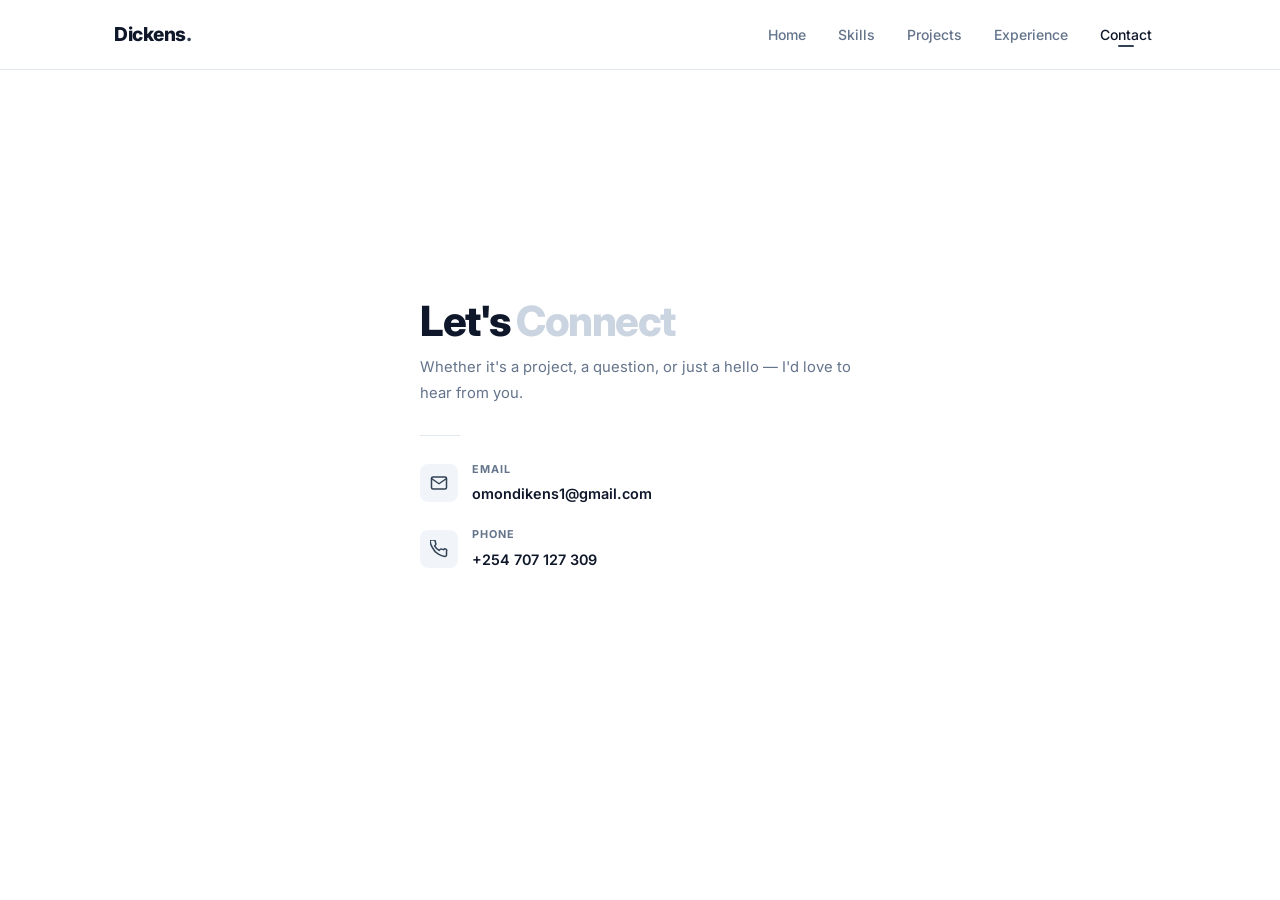
==== contact.html @ b182b2d9 "Batman" ====
<!DOCTYPE html>
<html lang="en">
<head>
  <meta charset="UTF-8">
  <meta name="viewport" content="width=device-width, initial-scale=1.0">
  <meta name="description" content="Dickens Onyango — Get in touch">
  <title>Contact · Dickens Onyango</title>
  <link rel="preconnect" href="https://fonts.googleapis.com">
  <link rel="preconnect" href="https://fonts.gstatic.com" crossorigin>
  <link href="https://fonts.googleapis.com/css2?family=Inter:wght@300;400;500;600;700;800&display=swap" rel="stylesheet">
  <link rel="stylesheet" href="styles.css">
</head>
<body data-page="contact">

  <nav class="navbar" id="navbar">
    <div class="nav-container">
      <a href="index.html" class="nav-logo">Dickens<span>.</span></a>
      <button class="nav-toggle" id="navToggle" aria-label="Toggle navigation" aria-expanded="false">
        <span class="bar"></span><span class="bar"></span><span class="bar"></span>
      </button>
      <ul class="nav-links" id="navLinks">
        <li><a href="index.html" data-page="home">Home</a></li>
        <li><a href="skills.html" data-page="skills">Skills</a></li>
        <li><a href="projects.html" data-page="projects">Projects</a></li>
        <li><a href="experience.html" data-page="experience">Experience</a></li>
        <li><a href="contact.html" data-page="contact">Contact</a></li>
      </ul>
    </div>
  </nav>
  <div class="nav-overlay" id="navOverlay"></div>

  <main>
    <div class="contact-wrap fade-up">

      <div class="contact-head">
        <h1>Let's <em>Connect</em></h1>
        <p>Whether it's a project, a question, or just a hello — I'd love to hear from you.</p>
      </div>

      <div class="contact-rule"></div>

      <div class="contact-items">
        <div class="contact-item">
          <div class="c-icon">
            <svg width="18" height="18" viewBox="0 0 24 24" fill="none" stroke="currentColor" stroke-width="2" stroke-linecap="round" stroke-linejoin="round">
              <path d="M4 4h16c1.1 0 2 .9 2 2v12c0 1.1-.9 2-2 2H4c-1.1 0-2-.9-2-2V6c0-1.1.9-2 2-2z"/><polyline points="22,6 12,13 2,6"/>
            </svg>
          </div>
          <div>
            <div class="c-label">Email</div>
            <a href="mailto:omondikens1@gmail.com" class="c-value">omondikens1@gmail.com</a>
          </div>
        </div>
        <div class="contact-item">
          <div class="c-icon">
            <svg width="18" height="18" viewBox="0 0 24 24" fill="none" stroke="currentColor" stroke-width="2" stroke-linecap="round" stroke-linejoin="round">
              <path d="M22 16.92v3a2 2 0 01-2.18 2 19.79 19.79 0 01-8.63-3.07A19.5 19.5 0 013.07 9.81 19.79 19.79 0 01.04 1.18 2 2 0 012 0h3a2 2 0 012 1.72c.127.96.361 1.903.7 2.81a2 2 0 01-.45 2.11L6.09 7.91a16 16 0 006 6l1.27-1.27a2 2 0 012.11-.45c.907.339 1.85.573 2.81.7A2 2 0 0122 14.92v2z"/>
            </svg>
          </div>
          <div>
            <div class="c-label">Phone</div>
            <a href="tel:+254707127309" class="c-value">+254 707 127 309</a>
          </div>
        </div>
      </div>

    </div>
  </main>

  <script src="main.js"></script>
</body>
</html>
---- styles.css ----
/* ===== ROOT & RESET ===== */
:root {
  --bg: #ffffff;
  --bg-alt: #f8fafc;
  --bg-dark: #0f172a;
  --text: #0f172a;
  --text-muted: #64748b;
  --text-inv: #ffffff;
  --accent: #334155;
  --accent-d: #1e293b;
  --accent-l: #f1f5f9;
  --accent2: #64748b;
  --border: #e2e8f0;
  --card: #ffffff;
  --nav-h: 70px;
  --max: 1100px;
  --r: 12px;
  --r-sm: 8px;
  --shadow-sm: 0 1px 4px rgba(0,0,0,0.06);
  --shadow: 0 4px 24px rgba(51,65,85,0.10);
  --shadow-lg: 0 20px 40px rgba(51,65,85,0.15);
  --t: 0.25s ease;
}

*, *::before, *::after { margin: 0; padding: 0; box-sizing: border-box; }
html { scroll-behavior: smooth; }
body {
  font-family: 'Inter', -apple-system, BlinkMacSystemFont, 'Segoe UI', sans-serif;
  color: var(--text);
  background: var(--bg);
  line-height: 1.7;
  min-height: 100vh;
  display: flex;
  flex-direction: column;
}
a { text-decoration: none; color: inherit; }
ul { list-style: none; }
img { max-width: 100%; display: block; }

/* ===== NAVBAR ===== */
.navbar {
  position: fixed;
  top: 0; left: 0; right: 0;
  height: var(--nav-h);
  z-index: 100;
  background: rgba(255,255,255,0.92);
  backdrop-filter: blur(16px);
  -webkit-backdrop-filter: blur(16px);
  border-bottom: 1px solid var(--border);
  transition: box-shadow var(--t);
}
.navbar.scrolled { box-shadow: var(--shadow); }

.nav-container {
  max-width: var(--max);
  margin: 0 auto;
  padding: 0 24px;
  height: 100%;
  display: flex;
  align-items: center;
  justify-content: space-between;
}
.nav-logo {
  font-size: 1.2rem;
  font-weight: 800;
  letter-spacing: -0.5px;
  color: var(--text);
  white-space: nowrap;
}
.nav-logo span { color: var(--accent); }

.nav-links {
  display: flex;
  align-items: center;
  gap: 4px;
}
.nav-links a {
  padding: 6px 14px;
  border-radius: var(--r-sm);
  font-size: 0.875rem;
  font-weight: 500;
  color: var(--text-muted);
  transition: var(--t);
  white-space: nowrap;
}
.nav-links a {
  position: relative;
}
.nav-links a::after {
  content: '';
  position: absolute;
  bottom: 2px;
  left: 50%;
  transform: translateX(-50%);
  width: 16px;
  height: 2px;
  background: var(--accent);
  border-radius: 2px;
  opacity: 0;
  transition: opacity var(--t);
}
.nav-links a:hover {
  color: var(--accent);
}
.nav-links a:hover::after {
  opacity: 0.45;
}
.nav-links a.active {
  color: var(--text);
}
.nav-links a.active::after {
  opacity: 1;
}

.nav-toggle {
  display: none;
  flex-direction: column;
  gap: 5px;
  background: none;
  border: none;
  cursor: pointer;
  padding: 4px;
}
.bar {
  display: block;
  width: 22px;
  height: 2px;
  background: var(--text);
  border-radius: 2px;
  transition: var(--t);
}
.nav-toggle.open .bar:nth-child(1) { transform: translateY(7px) rotate(45deg); }
.nav-toggle.open .bar:nth-child(2) { opacity: 0; }
.nav-toggle.open .bar:nth-child(3) { transform: translateY(-7px) rotate(-45deg); }

/* ===== LAYOUT ===== */
main { flex: 1; padding-top: var(--nav-h); }

.page-header {
  text-align: center;
  padding: 56px 24px 8px;
  max-width: var(--max);
  margin: 0 auto;
}
.page-header h1 {
  font-size: clamp(2rem, 5vw, 2.8rem);
  font-weight: 800;
  letter-spacing: -1.5px;
  margin-bottom: 12px;
}
.page-header h1 .hl { color: var(--accent); }
.page-header p {
  font-size: 1.05rem;
  color: var(--text-muted);
  max-width: 520px;
  margin: 0 auto;
  line-height: 1.75;
}

/* ===== BUTTONS ===== */
.btn {
  display: inline-flex;
  align-items: center;
  gap: 8px;
  padding: 12px 24px;
  border-radius: var(--r-sm);
  font-size: 0.9rem;
  font-weight: 600;
  cursor: pointer;
  transition: var(--t);
  border: 2px solid transparent;
  white-space: nowrap;
  font-family: inherit;
}
.btn-primary {
  background: var(--accent);
  color: var(--text-inv);
  border-color: var(--accent);
}
.btn-primary:hover {
  background: var(--accent-d);
  border-color: var(--accent-d);
  transform: translateY(-2px);
  box-shadow: 0 8px 20px rgba(51,65,85,0.25);
}
.btn-dark {
  background: var(--bg-dark);
  color: var(--text-inv);
  border-color: var(--bg-dark);
}
.btn-dark:hover {
  background: #1e293b;
  transform: translateY(-2px);
  box-shadow: 0 8px 20px rgba(15,23,42,0.3);
}
.btn-outline {
  background: transparent;
  color: var(--text);
  border-color: var(--border);
}
.btn-outline:hover {
  border-color: var(--accent);
  color: var(--accent);
  transform: translateY(-2px);
}
.btn-light {
  background: #f8fafc;
  color: #0f172a;
  border-color: #f8fafc;
}
.btn-light:hover {
  background: #e2e8f0;
  border-color: #e2e8f0;
  transform: translateY(-2px);
  box-shadow: 0 8px 20px rgba(248,250,252,0.12);
}
.btn-ghost {
  background: transparent;
  color: #94a3b8;
  border-color: #1e293b;
}
.btn-ghost:hover {
  border-color: #475569;
  color: #e2e8f0;
  transform: translateY(-2px);
}

/* ===== HERO ===== */
body[data-page="home"] { overflow: hidden; }
body[data-page="home"] footer { display: none; }

.hero {
  height: calc(100vh - var(--nav-h));
  display: flex;
  align-items: center;
  justify-content: center;
  background: var(--bg);
  padding: 40px 24px;
  text-align: center;
  overflow: hidden;
}
.hero-inner {
  max-width: 640px;
  width: 100%;
}
.hero-name {
  font-size: clamp(1.8rem, 7vw, 5.8rem);
  font-weight: 800;
  letter-spacing: -2px;
  line-height: 1;
  color: var(--text);
  margin-bottom: 28px;
  white-space: nowrap;
}
.hero-name em {
  font-style: normal;
  color: #cbd5e1;
}
.hero-rule {
  width: 48px;
  height: 1px;
  background: var(--border);
  margin: 0 auto 24px;
}

.hero-bio {
  font-size: 0.95rem;
  color: var(--text-muted);
  max-width: 440px;
  margin: 0 auto 28px;
  line-height: 1.85;
}
.hero-quote {
  margin-top: 28px;
  padding-top: 28px;
  border-top: 1px solid var(--border);
  font-size: clamp(0.82rem, 2vw, 0.95rem);
  color: var(--text-muted);
  font-style: italic;
  line-height: 1.7;
}
.hero-quote cite {
  display: block;
  margin-top: 8px;
  font-size: 0.75rem;
  font-style: normal;
  font-weight: 600;
  color: var(--accent);
  letter-spacing: 0.5px;
}

/* ===== SKILLS ===== */
.skills-grid {
  display: grid;
  grid-template-columns: repeat(auto-fill, minmax(280px, 1fr));
  gap: 24px;
  padding: 48px 24px 40px;
  max-width: var(--max);
  margin: 0 auto;
}
.skill-category {
  background: var(--card);
  border: 1px solid var(--border);
  border-radius: var(--r);
  padding: 28px;
  box-shadow: var(--shadow-sm);
  transition: var(--t);
}
.skill-category:hover { transform: translateY(-4px); box-shadow: var(--shadow); }
.skill-cat-header { display: flex; align-items: center; gap: 12px; margin-bottom: 22px; }
.skill-cat-icon {
  width: 42px; height: 42px;
  border-radius: var(--r-sm);
  background: var(--accent-l);
  display: flex; align-items: center; justify-content: center;
  font-size: 1.25rem; flex-shrink: 0;
}
.skill-cat-title { font-size: 0.95rem; font-weight: 700; }
.skill-cat-sub { font-size: 0.75rem; color: var(--text-muted); }
.skill-list { display: flex; flex-direction: column; gap: 14px; }
.skill-name-row { display: flex; justify-content: space-between; align-items: baseline; margin-bottom: 4px; }
.skill-name { font-size: 0.875rem; font-weight: 600; }
.skill-level { font-size: 0.72rem; color: var(--text-muted); }
.skill-bar { height: 5px; background: var(--bg-alt); border-radius: 99px; overflow: hidden; margin-bottom: 4px; }
.skill-fill {
  height: 100%;
  background: linear-gradient(to right, var(--accent), var(--accent2));
  border-radius: 99px;
  width: 0;
  transition: width 1.2s cubic-bezier(0.4,0,0.2,1);
}
.skill-desc { font-size: 0.765rem; color: var(--text-muted); line-height: 1.5; }

.section-label {
  text-align: center;
  font-size: 0.72rem;
  font-weight: 700;
  text-transform: uppercase;
  letter-spacing: 2.5px;
  color: var(--accent);
  padding: 32px 24px 12px;
}

.soft-grid {
  display: grid;
  grid-template-columns: repeat(auto-fill, minmax(220px, 1fr));
  gap: 16px;
  padding: 0 24px 80px;
  max-width: var(--max);
  margin: 0 auto;
}
.soft-card {
  background: var(--card);
  border: 1px solid var(--border);
  border-radius: var(--r);
  padding: 20px;
  display: flex; gap: 14px; align-items: flex-start;
  box-shadow: var(--shadow-sm);
  transition: var(--t);
}
.soft-card:hover { transform: translateY(-3px); box-shadow: var(--shadow); }
.soft-icon { font-size: 1.4rem; flex-shrink: 0; margin-top: 1px; }
.soft-name { font-size: 0.88rem; font-weight: 700; margin-bottom: 3px; }
.soft-desc { font-size: 0.775rem; color: var(--text-muted); line-height: 1.5; }

/* ===== PROJECTS ===== */
.proj-list {
  max-width: 860px;
  margin: 0 auto;
  padding: 0 24px 80px;
  border-top: 1px solid var(--border);
}
.proj-item {
  display: grid;
  grid-template-columns: 32px 1fr;
  gap: 0 20px;
  padding: 28px 0;
  border-bottom: 1px solid var(--border);
}
.proj-num {
  font-size: 0.7rem;
  font-weight: 700;
  color: var(--text-muted);
  opacity: 0.4;
  padding-top: 3px;
  letter-spacing: 0.5px;
}
.proj-top {
  display: flex;
  align-items: center;
  gap: 12px;
  flex-wrap: wrap;
  margin-bottom: 10px;
}
.proj-name {
  font-size: 1rem;
  font-weight: 700;
  margin: 0;
  white-space: nowrap;
}
.proj-wip {
  font-size: 0.65rem;
  font-weight: 600;
  color: var(--accent);
  border: 1px solid var(--border);
  border-radius: 99px;
  padding: 2px 8px;
  vertical-align: middle;
  margin-left: 8px;
  letter-spacing: 0.02em;
  text-transform: uppercase;
}
.proj-chips { display: flex; gap: 6px; flex-wrap: wrap; }
.proj-actions {
  display: flex;
  gap: 16px;
  margin-left: auto;
}
.proj-link {
  display: inline-flex;
  align-items: center;
  gap: 5px;
  font-size: 0.8rem;
  font-weight: 600;
  color: var(--text-muted);
  transition: color 0.2s ease;
}
.proj-link:hover { color: var(--text); }
.proj-desc {
  font-size: 0.875rem;
  color: var(--text-muted);
  line-height: 1.75;
}

@media (max-width: 600px) {
  .proj-top { gap: 8px; }
  .proj-actions { margin-left: 0; }
}

/* ===== EXPERIENCE TIMELINE ===== */
.tl-wrap {
  max-width: 680px;
  margin: 0 auto;
  padding: 0 24px 80px;
}

.tl-item {
  position: relative;
  padding-left: 24px;
  padding-bottom: 40px;
}
.tl-item:last-child { padding-bottom: 0; }
.tl-item::before {
  content: '';
  position: absolute;
  left: 3px;
  top: 13px;
  bottom: 0;
  width: 1px;
  background: var(--border);
}
.tl-item:last-child::before { display: none; }
.tl-dot {
  position: absolute;
  left: 0;
  top: 5px;
  width: 7px;
  height: 7px;
  border-radius: 50%;
  background: var(--accent);
}

/* Multi-role: company as parent header */
.tl-company-head {
  display: flex;
  align-items: baseline;
  justify-content: space-between;
  gap: 12px;
  flex-wrap: wrap;
  margin-bottom: 14px;
}
.tl-company-name {
  font-size: 0.95rem;
  font-weight: 700;
  color: var(--text);
}
.tl-tenure {
  font-size: 0.75rem;
  color: var(--text-muted);
  white-space: nowrap;
}

/* Nested roles — stacked under company, no border */
.tl-roles {
  display: flex;
  flex-direction: column;
}
.tl-role-item {
  padding: 14px 0;
  border-top: 1px solid var(--border);
}
.tl-role-item:last-child { padding-bottom: 0; }
.tl-role-header {
  display: flex;
  align-items: baseline;
  justify-content: space-between;
  gap: 12px;
  flex-wrap: wrap;
  margin-bottom: 6px;
}
.tl-role-title {
  font-size: 0.875rem;
  font-weight: 600;
  color: var(--text);
}
.tl-date {
  font-size: 0.75rem;
  color: var(--text-muted);
  white-space: nowrap;
}

/* Single-role entry */
.tl-single-head {
  display: flex;
  align-items: baseline;
  justify-content: space-between;
  gap: 12px;
  flex-wrap: wrap;
  margin-bottom: 4px;
}
.tl-company-sub {
  display: block;
  font-size: 0.8rem;
  color: var(--text-muted);
  font-weight: 500;
  margin-bottom: 10px;
}

.tl-desc {
  font-size: 0.875rem;
  color: var(--text-muted);
  line-height: 1.75;
  margin-bottom: 8px;
}
.tl-achievements {
  list-style: none;
  display: flex;
  flex-direction: column;
  gap: 6px;
}
.tl-achievements li {
  font-size: 0.845rem;
  color: var(--text-muted);
  line-height: 1.6;
  padding-left: 14px;
  position: relative;
}
.tl-achievements li::before {
  content: '–';
  position: absolute;
  left: 0;
  color: var(--text-muted);
}

@media (max-width: 540px) {
  .tl-company-head, .tl-single-head, .tl-role-header { flex-direction: column; gap: 2px; }
}

/* ===== CONTACT ===== */
body[data-page="contact"] main {
  display: flex;
  align-items: center;
  justify-content: center;
  padding: 40px 24px;
}
.contact-wrap {
  width: 100%;
  max-width: 440px;
}
.contact-head { margin-bottom: 28px; }
.contact-head h1 {
  font-size: clamp(1.8rem, 5vw, 2.6rem);
  font-weight: 800;
  letter-spacing: -1.5px;
  line-height: 1.1;
  margin-bottom: 10px;
}
.contact-head h1 em { font-style: normal; color: #cbd5e1; }
.contact-head p { font-size: 0.925rem; color: var(--text-muted); line-height: 1.75; }
.contact-rule { width: 40px; height: 1px; background: var(--border); margin: 24px 0; }
.contact-items { display: flex; flex-direction: column; gap: 18px; margin-bottom: 28px; }
.contact-item { display: flex; align-items: center; gap: 14px; }
.c-icon {
  width: 38px; height: 38px; flex-shrink: 0;
  border-radius: var(--r-sm); background: var(--accent-l);
  display: flex; align-items: center; justify-content: center;
  color: var(--accent);
}
.c-label { font-size: 0.68rem; font-weight: 700; text-transform: uppercase; letter-spacing: 1px; color: var(--text-muted); margin-bottom: 2px; }
.c-value { font-weight: 600; font-size: 0.9rem; }
a.c-value { transition: var(--t); }
a.c-value:hover { color: var(--accent); }

/* ===== FOOTER ===== */
footer {
  text-align: center;
  padding: 20px 24px;
  font-size: 0.8rem;
  color: var(--text-muted);
  border-top: 1px solid var(--border);
  margin-top: auto;
}
footer a { color: var(--accent); }

/* ===== ANIMATIONS ===== */
.fade-up {
  opacity: 0;
  transform: translateY(24px);
  transition: opacity 0.6s ease, transform 0.6s ease;
}
.fade-up.visible { opacity: 1; transform: translateY(0); }

/* ===== NAV OVERLAY ===== */
.nav-overlay {
  display: none;
  position: fixed;
  inset: 0;
  background: rgba(15,23,42,0.35);
  backdrop-filter: blur(2px);
  -webkit-backdrop-filter: blur(2px);
  z-index: 99;
  opacity: 0;
  transition: opacity var(--t);
}
.nav-overlay.open { opacity: 1; }
body.nav-open { overflow: hidden; }

/* ===== RESPONSIVE ===== */
@media (max-width: 800px) {
  .nav-overlay { display: block; pointer-events: none; }
  .nav-overlay.open { pointer-events: auto; }

  .nav-toggle { display: flex; }
  .nav-links {
    position: fixed;
    top: var(--nav-h); left: 0; right: 0;
    flex-direction: column;
    background: rgba(255,255,255,0.98);
    backdrop-filter: blur(20px);
    -webkit-backdrop-filter: blur(20px);
    border-bottom: 1px solid var(--border);
    padding: 8px 16px 24px;
    gap: 2px;
    box-shadow: var(--shadow-lg);
    z-index: 100;
    /* hidden state */
    opacity: 0;
    transform: translateY(-10px);
    pointer-events: none;
    visibility: hidden;
    transition: opacity 0.22s ease, transform 0.22s ease, visibility 0s linear 0.22s;
  }
  .nav-links.open {
    opacity: 1;
    transform: translateY(0);
    pointer-events: auto;
    visibility: visible;
    transition: opacity 0.22s ease, transform 0.22s ease, visibility 0s linear 0s;
  }
  .nav-links li {
    opacity: 0;
    transform: translateY(-6px);
    transition: opacity 0.18s ease, transform 0.18s ease;
  }
  .nav-links.open li { opacity: 1; transform: translateY(0); }
  .nav-links.open li:nth-child(1) { transition-delay: 0.04s; }
  .nav-links.open li:nth-child(2) { transition-delay: 0.08s; }
  .nav-links.open li:nth-child(3) { transition-delay: 0.12s; }
  .nav-links.open li:nth-child(4) { transition-delay: 0.16s; }
  .nav-links.open li:nth-child(5) { transition-delay: 0.20s; }
  .nav-links.open li:nth-child(6) { transition-delay: 0.24s; }
  .nav-links.open li:nth-child(7) { transition-delay: 0.28s; }

  .nav-links a {
    padding: 13px 16px;
    font-size: 0.95rem;
    border-radius: var(--r-sm);
    display: flex;
    align-items: center;
  }
  .nav-links a::after { bottom: 8px; width: 18px; }
  .nav-links a.active { background: none; color: var(--text); }
  .nav-links li + li { border-top: none; }
  .nav-links li:last-child {
    border-top: none;
    margin-top: 4px;
    padding-top: 4px;
  }

  .hero { padding: 60px 24px; }
  .hero-name { letter-spacing: -2px; }
  .hero-stats { gap: 32px; }

}

@media (max-width: 540px) {
  .hero-stats { gap: 8px; }
  .stat-card { padding: 12px 14px; }
  .stat-number { font-size: 1.15rem; }
.page-header { padding: 36px 20px 8px; }
}

/* ===== SKILLS — TABLE LAYOUT ===== */
.sk-header {
  max-width: 760px;
  margin: 0 auto;
  padding: 56px 24px 40px;
}
.sk-eyebrow {
  font-size: 0.72rem;
  font-weight: 700;
  text-transform: uppercase;
  letter-spacing: 2.5px;
  color: var(--accent);
  margin-bottom: 14px;
}
.sk-title {
  font-size: clamp(2rem, 5vw, 3rem);
  font-weight: 800;
  letter-spacing: -1.5px;
  color: var(--text);
}

.sk-table {
  max-width: 760px;
  margin: 0 auto;
  padding: 0 24px 80px;
  border-top: 1px solid var(--border);
}

.sk-row {
  display: grid;
  grid-template-columns: 32px 148px 1fr;
  align-items: center;
  gap: 24px;
  padding: 26px 0;
  border-bottom: 1px solid var(--border);
}

.sk-num {
  font-size: 0.7rem;
  font-weight: 700;
  color: var(--text-muted);
  opacity: 0.4;
  letter-spacing: 0.5px;
}

.sk-cat {
  font-size: 0.8rem;
  font-weight: 700;
  color: var(--text);
  text-transform: uppercase;
  letter-spacing: 1px;
}

.sk-tags {
  display: flex;
  flex-wrap: wrap;
  gap: 8px;
}

.sk-tag {
  padding: 3px 12px;
  border: 1.5px solid var(--border);
  border-radius: 99px;
  font-size: 0.72rem;
  font-weight: 600;
  color: var(--text-muted);
  background: var(--bg-alt);
  transition: border-color 0.2s ease, color 0.2s ease, background-color 0.2s ease;
  cursor: default;
  white-space: nowrap;
}

.sk-row:hover .sk-tag {
  border-color: var(--accent);
  color: var(--accent-d);
  background: var(--accent-l);
}

@media (max-width: 600px) {
  .sk-row {
    grid-template-columns: 28px 1fr;
    grid-template-rows: auto auto;
    gap: 12px 16px;
    padding: 20px 0;
  }
  .sk-tags {
    grid-column: 1 / -1;
  }
}
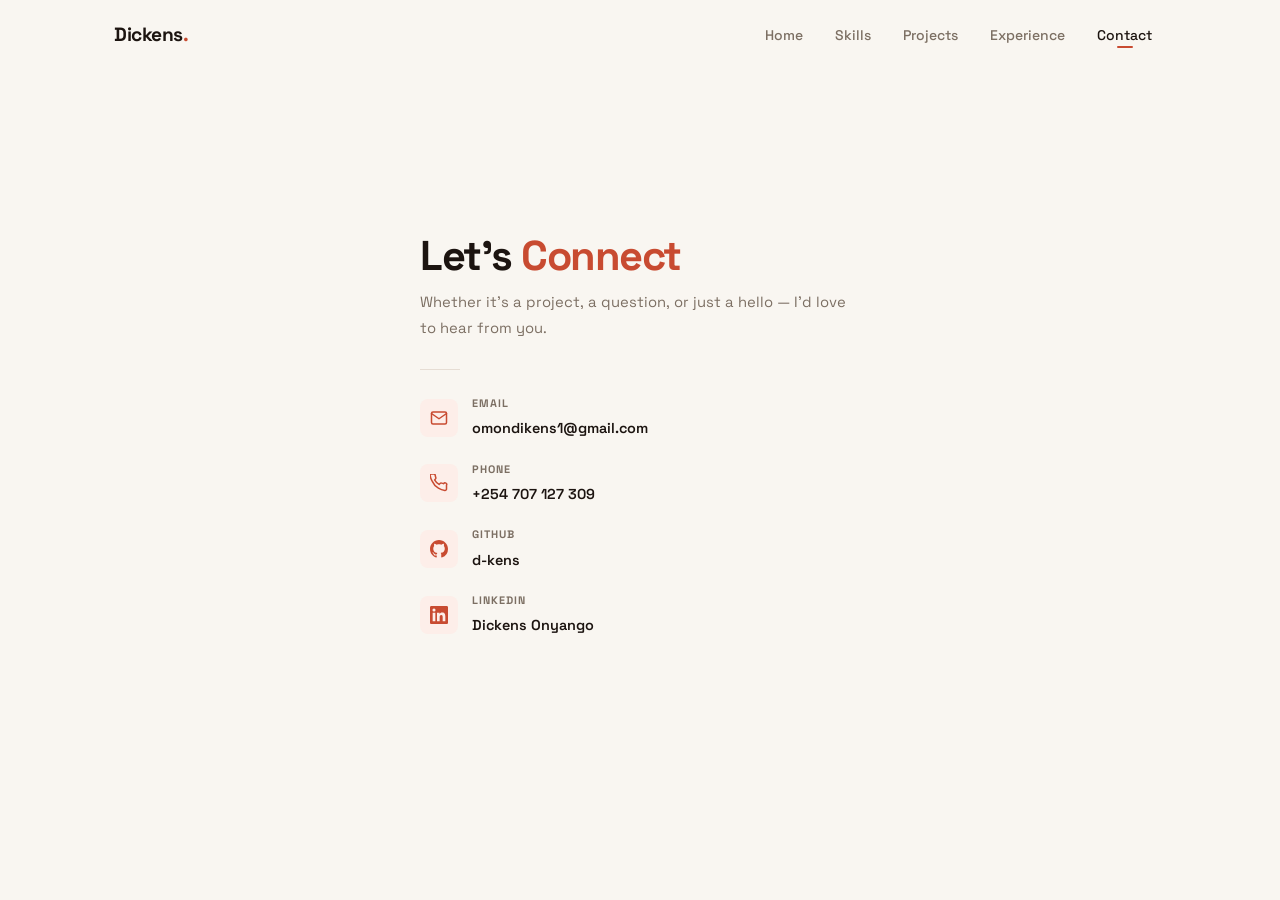
==== commit fc2120f6: "Batman" ====
--- a/contact.html
+++ b/contact.html
@@ -7,7 +7,7 @@
   <title>Contact · Dickens Onyango</title>
   <link rel="preconnect" href="https://fonts.googleapis.com">
   <link rel="preconnect" href="https://fonts.gstatic.com" crossorigin>
-  <link href="https://fonts.googleapis.com/css2?family=Inter:wght@300;400;500;600;700;800&display=swap" rel="stylesheet">
+  <link href="https://fonts.googleapis.com/css2?family=Space+Grotesk:wght@300;400;500;600;700&display=swap" rel="stylesheet">
   <link rel="stylesheet" href="styles.css">
 </head>
 <body data-page="contact">
@@ -15,16 +15,18 @@
   <nav class="navbar" id="navbar">
     <div class="nav-container">
       <a href="index.html" class="nav-logo">Dickens<span>.</span></a>
-      <button class="nav-toggle" id="navToggle" aria-label="Toggle navigation" aria-expanded="false">
-        <span class="bar"></span><span class="bar"></span><span class="bar"></span>
-      </button>
-      <ul class="nav-links" id="navLinks">
-        <li><a href="index.html" data-page="home">Home</a></li>
-        <li><a href="skills.html" data-page="skills">Skills</a></li>
-        <li><a href="projects.html" data-page="projects">Projects</a></li>
-        <li><a href="experience.html" data-page="experience">Experience</a></li>
-        <li><a href="contact.html" data-page="contact">Contact</a></li>
-      </ul>
+      <div class="nav-right">
+        <ul class="nav-links" id="navLinks">
+          <li><a href="index.html" data-page="home">Home</a></li>
+          <li><a href="skills.html" data-page="skills">Skills</a></li>
+          <li><a href="projects.html" data-page="projects">Projects</a></li>
+          <li><a href="experience.html" data-page="experience">Experience</a></li>
+          <li><a href="contact.html" data-page="contact">Contact</a></li>
+        </ul>
+        <button class="nav-toggle" id="navToggle" aria-label="Toggle navigation" aria-expanded="false">
+          <span class="bar"></span><span class="bar"></span><span class="bar"></span>
+        </button>
+      </div>
     </div>
   </nav>
   <div class="nav-overlay" id="navOverlay"></div>
@@ -62,6 +64,25 @@
             <a href="tel:+254707127309" class="c-value">+254 707 127 309</a>
           </div>
         </div>
+        <div class="contact-item">
+          <div class="c-icon">
+            <svg width="18" height="18" viewBox="0 0 24 24" fill="currentColor"><path d="M12 0C5.37 0 0 5.37 0 12c0 5.31 3.435 9.795 8.205 11.385.6.105.825-.255.825-.57 0-.285-.015-1.23-.015-2.235-3.015.555-3.795-.735-4.035-1.41-.135-.345-.72-1.41-1.23-1.695-.42-.225-1.02-.78-.015-.795.945-.015 1.62.87 1.845 1.23 1.08 1.815 2.805 1.305 3.495.99.105-.78.42-1.305.765-1.605-2.67-.3-5.46-1.335-5.46-5.925 0-1.305.465-2.385 1.23-3.225-.12-.3-.54-1.53.12-3.18 0 0 1.005-.315 3.3 1.23.96-.27 1.98-.405 3-.405s2.04.135 3 .405c2.295-1.56 3.3-1.23 3.3-1.23.66 1.65.24 2.88.12 3.18.765.84 1.23 1.905 1.23 3.225 0 4.605-2.805 5.625-5.475 5.925.435.375.81 1.095.81 2.22 0 1.605-.015 2.895-.015 3.3 0 .315.225.69.825.57A12.02 12.02 0 0024 12c0-6.63-5.37-12-12-12z"/></svg>
+          </div>
+          <div>
+            <div class="c-label">GitHub</div>
+            <a href="https://github.com/d-kens" class="c-value" target="_blank" rel="noopener">d-kens</a>
+          </div>
+        </div>
+        <!-- Update href with your LinkedIn profile URL -->
+        <div class="contact-item">
+          <div class="c-icon">
+            <svg width="18" height="18" viewBox="0 0 24 24" fill="currentColor"><path d="M20.447 20.452h-3.554v-5.569c0-1.328-.027-3.037-1.852-3.037-1.853 0-2.136 1.445-2.136 2.939v5.667H9.351V9h3.414v1.561h.046c.477-.9 1.637-1.85 3.37-1.85 3.601 0 4.267 2.37 4.267 5.455v6.286zM5.337 7.433a2.062 2.062 0 01-2.063-2.065 2.064 2.064 0 112.063 2.065zm1.782 13.019H3.555V9h3.564v11.452zM22.225 0H1.771C.792 0 0 .774 0 1.729v20.542C0 23.227.792 24 1.771 24h20.451C23.2 24 24 23.227 24 22.271V1.729C24 .774 23.2 0 22.222 0h.003z"/></svg>
+          </div>
+          <div>
+            <div class="c-label">LinkedIn</div>
+            <a href="https://www.linkedin.com/in/onyango-dickens/" class="c-value" target="_blank" rel="noopener">Dickens Onyango</a>
+          </div>
+        </div>
       </div>
 
     </div>
--- a/styles.css
+++ b/styles.css
@@ -1,31 +1,31 @@
 /* ===== ROOT & RESET ===== */
 :root {
-  --bg: #ffffff;
-  --bg-alt: #f8fafc;
-  --bg-dark: #0f172a;
-  --text: #0f172a;
-  --text-muted: #64748b;
-  --text-inv: #ffffff;
-  --accent: #334155;
-  --accent-d: #1e293b;
-  --accent-l: #f1f5f9;
-  --accent2: #64748b;
-  --border: #e2e8f0;
-  --card: #ffffff;
+  --bg: #f9f6f1;
+  --bg-alt: #f2ede6;
+  --bg-dark: #1c1007;
+  --text: #1c1410;
+  --text-muted: #7c6f63;
+  --text-inv: #f9f6f1;
+  --accent: #c84b31;
+  --accent-d: #a83922;
+  --accent-l: #fdeee9;
+  --accent2: #e8a090;
+  --border: #e6ddd4;
+  --card: #f9f6f1;
   --nav-h: 70px;
   --max: 1100px;
   --r: 12px;
   --r-sm: 8px;
   --shadow-sm: 0 1px 4px rgba(0,0,0,0.06);
-  --shadow: 0 4px 24px rgba(51,65,85,0.10);
-  --shadow-lg: 0 20px 40px rgba(51,65,85,0.15);
+  --shadow: 0 4px 24px rgba(28,20,16,0.10);
+  --shadow-lg: 0 20px 40px rgba(28,20,16,0.15);
   --t: 0.25s ease;
 }
 
 *, *::before, *::after { margin: 0; padding: 0; box-sizing: border-box; }
 html { scroll-behavior: smooth; }
 body {
-  font-family: 'Inter', -apple-system, BlinkMacSystemFont, 'Segoe UI', sans-serif;
+  font-family: 'Space Grotesk', -apple-system, BlinkMacSystemFont, 'Segoe UI', sans-serif;
   color: var(--text);
   background: var(--bg);
   line-height: 1.7;
@@ -43,10 +43,7 @@
   top: 0; left: 0; right: 0;
   height: var(--nav-h);
   z-index: 100;
-  background: rgba(255,255,255,0.92);
-  backdrop-filter: blur(16px);
-  -webkit-backdrop-filter: blur(16px);
-  border-bottom: 1px solid var(--border);
+  background: var(--bg);
   transition: box-shadow var(--t);
 }
 .navbar.scrolled { box-shadow: var(--shadow); }
@@ -69,6 +66,12 @@
 }
 .nav-logo span { color: var(--accent); }
 
+.nav-right {
+  display: flex;
+  align-items: center;
+  gap: 4px;
+}
+
 .nav-links {
   display: flex;
   align-items: center;
@@ -82,8 +85,6 @@
   color: var(--text-muted);
   transition: var(--t);
   white-space: nowrap;
-}
-.nav-links a {
   position: relative;
 }
 .nav-links a::after {
@@ -99,18 +100,10 @@
   opacity: 0;
   transition: opacity var(--t);
 }
-.nav-links a:hover {
-  color: var(--accent);
-}
-.nav-links a:hover::after {
-  opacity: 0.45;
-}
-.nav-links a.active {
-  color: var(--text);
-}
-.nav-links a.active::after {
-  opacity: 1;
-}
+.nav-links a:hover { color: var(--accent); }
+.nav-links a:hover::after { opacity: 0.45; }
+.nav-links a.active { color: var(--text); }
+.nav-links a.active::after { opacity: 1; }
 
 .nav-toggle {
   display: none;
@@ -120,6 +113,7 @@
   border: none;
   cursor: pointer;
   padding: 4px;
+  margin-left: 4px;
 }
 .bar {
   display: block;
@@ -157,7 +151,149 @@
   line-height: 1.75;
 }
 
-/* ===== BUTTONS ===== */
+/* ===== HERO ===== */
+body[data-page="home"] { overflow: hidden; }
+body[data-page="home"] footer { display: none; }
+
+.hero {
+  height: calc(100vh - var(--nav-h));
+  display: flex;
+  align-items: center;
+  justify-content: center;
+  background: var(--bg);
+  padding: 40px 24px;
+  text-align: center;
+  overflow: hidden;
+  position: relative;
+}
+
+.hero::before {
+  content: '';
+  position: absolute;
+  inset: 0;
+  background-image: radial-gradient(circle, var(--border) 1.5px, transparent 1.5px);
+  background-size: 28px 28px;
+  mask-image: radial-gradient(ellipse 65% 70% at 50% 50%, black 10%, transparent 100%);
+  -webkit-mask-image: radial-gradient(ellipse 65% 70% at 50% 50%, black 10%, transparent 100%);
+  pointer-events: none;
+  opacity: 0.7;
+}
+
+.hero-inner {
+  width: 100%;
+  text-align: center;
+  position: relative;
+  z-index: 1;
+}
+
+.hero-name {
+  font-size: clamp(1.8rem, 7vw, 5.8rem);
+  font-weight: 800;
+  letter-spacing: -2px;
+  line-height: 1.05;
+  color: var(--text);
+  white-space: nowrap;
+  margin-bottom: 28px;
+}
+.hero-name em {
+  font-style: normal;
+  color: var(--accent);
+}
+
+.hero-rule {
+  width: 48px;
+  height: 1px;
+  background: var(--border);
+  margin: 0 auto 24px;
+}
+
+.hero-bio {
+  font-size: 0.95rem;
+  color: var(--text-muted);
+  max-width: 440px;
+  margin: 0 auto 36px;
+  line-height: 1.85;
+}
+
+/* ===== HERO BUTTONS ===== */
+.hero-actions {
+  display: flex;
+  gap: 28px;
+  justify-content: center;
+  flex-wrap: wrap;
+  align-items: center;
+}
+
+/* Brutalist press button */
+.btn-hero-primary {
+  display: inline-flex;
+  align-items: center;
+  gap: 10px;
+  padding: 14px 28px;
+  background: var(--text);
+  color: var(--text-inv);
+  border: 1.5px solid var(--text);
+  border-radius: 4px;
+  font-size: 0.78rem;
+  font-weight: 700;
+  letter-spacing: 0.1em;
+  text-transform: uppercase;
+  cursor: pointer;
+  font-family: inherit;
+  white-space: nowrap;
+  box-shadow: 4px 4px 0 0 var(--accent);
+  transition: box-shadow 0.14s ease, transform 0.14s ease;
+}
+.btn-hero-primary svg {
+  transition: transform 0.22s ease;
+  flex-shrink: 0;
+}
+.btn-hero-primary:hover {
+  box-shadow: 1px 1px 0 0 var(--accent);
+  transform: translate(3px, 3px);
+}
+.btn-hero-primary:hover svg {
+  transform: translateX(3px);
+}
+
+/* Underline-only ghost button with sliding arrow */
+.btn-hero-secondary {
+  display: inline-flex;
+  align-items: center;
+  gap: 0;
+  padding: 14px 0;
+  background: transparent;
+  color: var(--text-muted);
+  border: none;
+  border-bottom: 1px solid var(--border);
+  border-radius: 0;
+  font-size: 0.78rem;
+  font-weight: 700;
+  letter-spacing: 0.1em;
+  text-transform: uppercase;
+  cursor: pointer;
+  font-family: inherit;
+  white-space: nowrap;
+  transition: color 0.22s ease, border-color 0.22s ease, gap 0.25s ease;
+}
+.btn-hero-secondary::after {
+  content: '→';
+  opacity: 0;
+  transform: translateX(-6px);
+  display: inline-block;
+  transition: opacity 0.22s ease, transform 0.22s ease;
+}
+.btn-hero-secondary:hover {
+  color: var(--text);
+  border-color: var(--text);
+  gap: 10px;
+}
+.btn-hero-secondary:hover::after {
+  opacity: 1;
+  transform: translateX(0);
+}
+
+/* ===== GENERIC BUTTONS ===== */
 .btn {
   display: inline-flex;
   align-items: center;
@@ -183,16 +319,6 @@
   transform: translateY(-2px);
   box-shadow: 0 8px 20px rgba(51,65,85,0.25);
 }
-.btn-dark {
-  background: var(--bg-dark);
-  color: var(--text-inv);
-  border-color: var(--bg-dark);
-}
-.btn-dark:hover {
-  background: #1e293b;
-  transform: translateY(-2px);
-  box-shadow: 0 8px 20px rgba(15,23,42,0.3);
-}
 .btn-outline {
   background: transparent;
   color: var(--text);
@@ -202,91 +328,6 @@
   border-color: var(--accent);
   color: var(--accent);
   transform: translateY(-2px);
-}
-.btn-light {
-  background: #f8fafc;
-  color: #0f172a;
-  border-color: #f8fafc;
-}
-.btn-light:hover {
-  background: #e2e8f0;
-  border-color: #e2e8f0;
-  transform: translateY(-2px);
-  box-shadow: 0 8px 20px rgba(248,250,252,0.12);
-}
-.btn-ghost {
-  background: transparent;
-  color: #94a3b8;
-  border-color: #1e293b;
-}
-.btn-ghost:hover {
-  border-color: #475569;
-  color: #e2e8f0;
-  transform: translateY(-2px);
-}
-
-/* ===== HERO ===== */
-body[data-page="home"] { overflow: hidden; }
-body[data-page="home"] footer { display: none; }
-
-.hero {
-  height: calc(100vh - var(--nav-h));
-  display: flex;
-  align-items: center;
-  justify-content: center;
-  background: var(--bg);
-  padding: 40px 24px;
-  text-align: center;
-  overflow: hidden;
-}
-.hero-inner {
-  max-width: 640px;
-  width: 100%;
-}
-.hero-name {
-  font-size: clamp(1.8rem, 7vw, 5.8rem);
-  font-weight: 800;
-  letter-spacing: -2px;
-  line-height: 1;
-  color: var(--text);
-  margin-bottom: 28px;
-  white-space: nowrap;
-}
-.hero-name em {
-  font-style: normal;
-  color: #cbd5e1;
-}
-.hero-rule {
-  width: 48px;
-  height: 1px;
-  background: var(--border);
-  margin: 0 auto 24px;
-}
-
-.hero-bio {
-  font-size: 0.95rem;
-  color: var(--text-muted);
-  max-width: 440px;
-  margin: 0 auto 28px;
-  line-height: 1.85;
-}
-.hero-quote {
-  margin-top: 28px;
-  padding-top: 28px;
-  border-top: 1px solid var(--border);
-  font-size: clamp(0.82rem, 2vw, 0.95rem);
-  color: var(--text-muted);
-  font-style: italic;
-  line-height: 1.7;
-}
-.hero-quote cite {
-  display: block;
-  margin-top: 8px;
-  font-size: 0.75rem;
-  font-style: normal;
-  font-weight: 600;
-  color: var(--accent);
-  letter-spacing: 0.5px;
 }
 
 /* ===== SKILLS ===== */
@@ -433,7 +474,18 @@
 }
 
 @media (max-width: 600px) {
-  .proj-top { gap: 8px; }
+  .proj-item {
+    grid-template-columns: 24px 1fr;
+    gap: 0 14px;
+    padding: 22px 0;
+  }
+  .proj-name { white-space: normal; }
+  .proj-top {
+    flex-direction: column;
+    align-items: flex-start;
+    gap: 10px;
+    margin-bottom: 12px;
+  }
   .proj-actions { margin-left: 0; }
 }
 
@@ -443,7 +495,6 @@
   margin: 0 auto;
   padding: 0 24px 80px;
 }
-
 .tl-item {
   position: relative;
   padding-left: 24px;
@@ -469,8 +520,6 @@
   border-radius: 50%;
   background: var(--accent);
 }
-
-/* Multi-role: company as parent header */
 .tl-company-head {
   display: flex;
   align-items: baseline;
@@ -489,12 +538,7 @@
   color: var(--text-muted);
   white-space: nowrap;
 }
-
-/* Nested roles — stacked under company, no border */
-.tl-roles {
-  display: flex;
-  flex-direction: column;
-}
+.tl-roles { display: flex; flex-direction: column; }
 .tl-role-item {
   padding: 14px 0;
   border-top: 1px solid var(--border);
@@ -518,8 +562,6 @@
   color: var(--text-muted);
   white-space: nowrap;
 }
-
-/* Single-role entry */
 .tl-single-head {
   display: flex;
   align-items: baseline;
@@ -535,7 +577,6 @@
   font-weight: 500;
   margin-bottom: 10px;
 }
-
 .tl-desc {
   font-size: 0.875rem;
   color: var(--text-muted);
@@ -585,7 +626,7 @@
   line-height: 1.1;
   margin-bottom: 10px;
 }
-.contact-head h1 em { font-style: normal; color: #cbd5e1; }
+.contact-head h1 em { font-style: normal; color: var(--accent); }
 .contact-head p { font-size: 0.925rem; color: var(--text-muted); line-height: 1.75; }
 .contact-rule { width: 40px; height: 1px; background: var(--border); margin: 24px 0; }
 .contact-items { display: flex; flex-direction: column; gap: 18px; margin-bottom: 28px; }
@@ -637,77 +678,64 @@
 
 /* ===== RESPONSIVE ===== */
 @media (max-width: 800px) {
-  .nav-overlay { display: block; pointer-events: none; }
-  .nav-overlay.open { pointer-events: auto; }
-
   .nav-toggle { display: flex; }
+
   .nav-links {
     position: fixed;
-    top: var(--nav-h); left: 0; right: 0;
+    inset: 0;
     flex-direction: column;
-    background: rgba(255,255,255,0.98);
-    backdrop-filter: blur(20px);
-    -webkit-backdrop-filter: blur(20px);
-    border-bottom: 1px solid var(--border);
-    padding: 8px 16px 24px;
-    gap: 2px;
-    box-shadow: var(--shadow-lg);
-    z-index: 100;
-    /* hidden state */
+    align-items: center;
+    justify-content: center;
+    background: var(--bg);
+    padding: 0;
+    gap: 0;
+    z-index: 98;
     opacity: 0;
-    transform: translateY(-10px);
+    transform: translateY(16px);
     pointer-events: none;
     visibility: hidden;
-    transition: opacity 0.22s ease, transform 0.22s ease, visibility 0s linear 0.22s;
+    transition: opacity 0.3s ease, transform 0.3s ease, visibility 0s linear 0.3s;
   }
   .nav-links.open {
     opacity: 1;
     transform: translateY(0);
     pointer-events: auto;
     visibility: visible;
-    transition: opacity 0.22s ease, transform 0.22s ease, visibility 0s linear 0s;
+    transition: opacity 0.3s ease, transform 0.3s ease, visibility 0s linear 0s;
   }
   .nav-links li {
     opacity: 0;
-    transform: translateY(-6px);
-    transition: opacity 0.18s ease, transform 0.18s ease;
+    transform: translateY(20px);
+    transition: opacity 0.28s ease, transform 0.28s ease;
   }
   .nav-links.open li { opacity: 1; transform: translateY(0); }
-  .nav-links.open li:nth-child(1) { transition-delay: 0.04s; }
-  .nav-links.open li:nth-child(2) { transition-delay: 0.08s; }
-  .nav-links.open li:nth-child(3) { transition-delay: 0.12s; }
-  .nav-links.open li:nth-child(4) { transition-delay: 0.16s; }
-  .nav-links.open li:nth-child(5) { transition-delay: 0.20s; }
-  .nav-links.open li:nth-child(6) { transition-delay: 0.24s; }
-  .nav-links.open li:nth-child(7) { transition-delay: 0.28s; }
+  .nav-links.open li:nth-child(1) { transition-delay: 0.07s; }
+  .nav-links.open li:nth-child(2) { transition-delay: 0.12s; }
+  .nav-links.open li:nth-child(3) { transition-delay: 0.17s; }
+  .nav-links.open li:nth-child(4) { transition-delay: 0.22s; }
+  .nav-links.open li:nth-child(5) { transition-delay: 0.27s; }
 
   .nav-links a {
-    padding: 13px 16px;
-    font-size: 0.95rem;
-    border-radius: var(--r-sm);
-    display: flex;
-    align-items: center;
+    padding: 10px 32px;
+    font-size: clamp(2rem, 8vw, 2.8rem);
+    font-weight: 700;
+    letter-spacing: -0.5px;
+    color: var(--text);
+    border-radius: 0;
+    display: block;
+    text-align: center;
   }
-  .nav-links a::after { bottom: 8px; width: 18px; }
-  .nav-links a.active { background: none; color: var(--text); }
-  .nav-links li + li { border-top: none; }
-  .nav-links li:last-child {
-    border-top: none;
-    margin-top: 4px;
-    padding-top: 4px;
-  }
+  .nav-links a::after { display: none; }
+  .nav-links a:hover { color: var(--accent); }
+  .nav-links a.active { color: var(--accent); }
 
   .hero { padding: 60px 24px; }
   .hero-name { letter-spacing: -2px; }
-  .hero-stats { gap: 32px; }
-
 }
 
 @media (max-width: 540px) {
-  .hero-stats { gap: 8px; }
-  .stat-card { padding: 12px 14px; }
-  .stat-number { font-size: 1.15rem; }
-.page-header { padding: 36px 20px 8px; }
+  .page-header { padding: 36px 20px 8px; }
+  .hero-name { white-space: normal; }
 }
 
 /* ===== SKILLS — TABLE LAYOUT ===== */
@@ -795,7 +823,5 @@
     gap: 12px 16px;
     padding: 20px 0;
   }
-  .sk-tags {
-    grid-column: 1 / -1;
-  }
-}
+  .sk-tags { grid-column: 1 / -1; }
+}
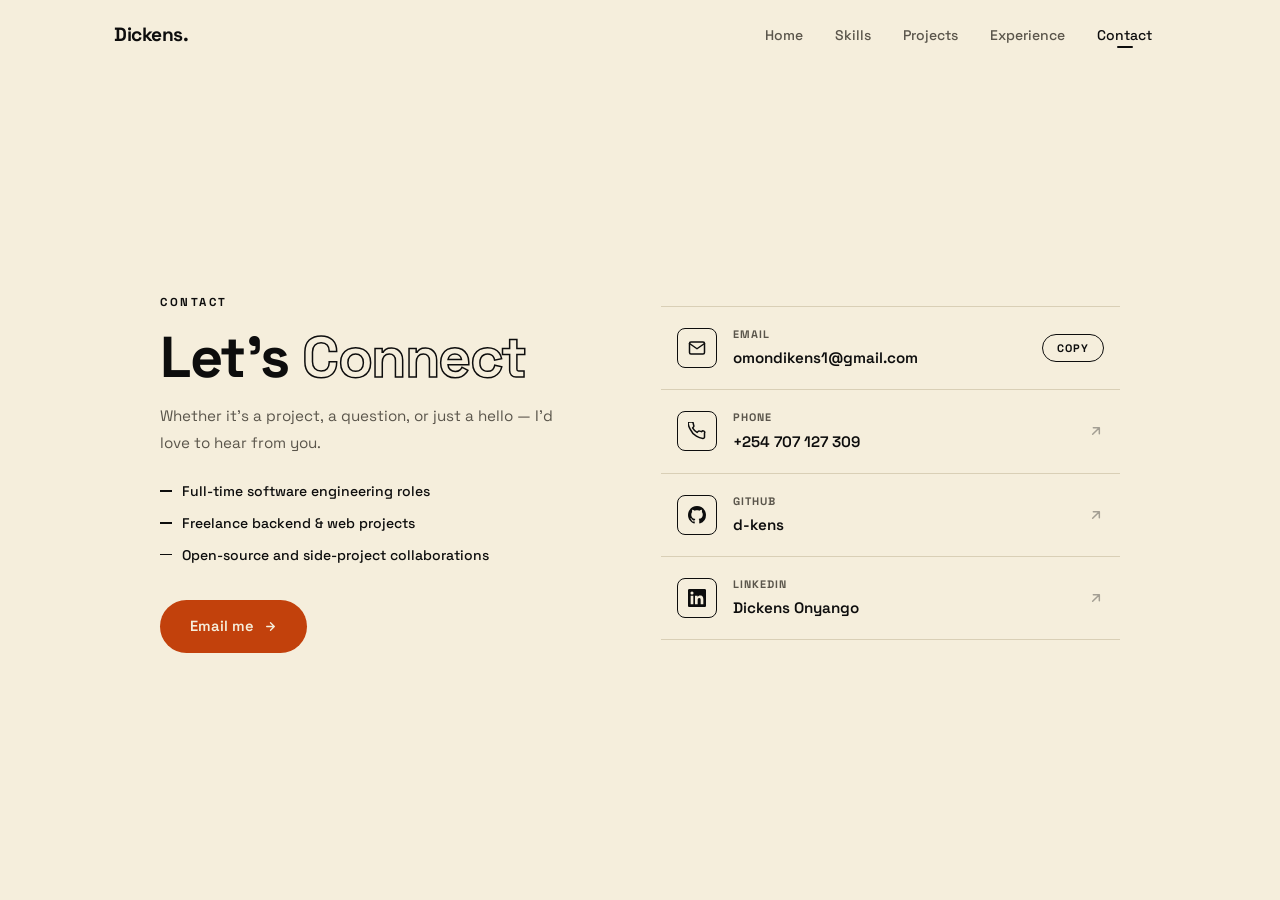
==== commit 06555fed: "Update portfolio from CV and refresh design - Add missing CV details: CarePay Software Engineer role" ====
--- a/contact.html
+++ b/contact.html
@@ -32,60 +32,72 @@
   <div class="nav-overlay" id="navOverlay"></div>
 
   <main>
-    <div class="contact-wrap fade-up">
+    <div class="contact-wrap">
 
-      <div class="contact-head">
-        <h1>Let's <em>Connect</em></h1>
-        <p>Whether it's a project, a question, or just a hello — I'd love to hear from you.</p>
+      <div class="contact-intro fade-up">
+        <p class="sk-eyebrow">Contact</p>
+        <h1 class="contact-title">Let's <em>Connect</em></h1>
+        <p class="contact-lead">Whether it's a project, a question, or just a hello — I'd love to hear from you.</p>
+
+        <ul class="contact-topics">
+          <li>Full-time software engineering roles</li>
+          <li>Freelance backend &amp; web projects</li>
+          <li>Open-source and side-project collaborations</li>
+        </ul>
+
+        <a href="mailto:omondikens1@gmail.com" class="btn-hero-primary">
+          Email me
+          <svg width="13" height="13" viewBox="0 0 24 24" fill="none" stroke="currentColor" stroke-width="2.5" stroke-linecap="round" stroke-linejoin="round" aria-hidden="true"><path d="M5 12h14M12 5l7 7-7 7"/></svg>
+        </a>
       </div>
 
-      <div class="contact-rule"></div>
-
-      <div class="contact-items">
-        <div class="contact-item">
-          <div class="c-icon">
-            <svg width="18" height="18" viewBox="0 0 24 24" fill="none" stroke="currentColor" stroke-width="2" stroke-linecap="round" stroke-linejoin="round">
-              <path d="M4 4h16c1.1 0 2 .9 2 2v12c0 1.1-.9 2-2 2H4c-1.1 0-2-.9-2-2V6c0-1.1.9-2 2-2z"/><polyline points="22,6 12,13 2,6"/>
-            </svg>
-          </div>
-          <div>
-            <div class="c-label">Email</div>
-            <a href="mailto:omondikens1@gmail.com" class="c-value">omondikens1@gmail.com</a>
-          </div>
+      <div class="contact-list fade-up">
+        <div class="c-row">
+          <a href="mailto:omondikens1@gmail.com" class="c-link">
+            <span class="c-icon"><svg aria-hidden="true" width="18" height="18" viewBox="0 0 24 24" fill="none" stroke="currentColor" stroke-width="2" stroke-linecap="round" stroke-linejoin="round"> <path d="M4 4h16c1.1 0 2 .9 2 2v12c0 1.1-.9 2-2 2H4c-1.1 0-2-.9-2-2V6c0-1.1.9-2 2-2z"/><polyline points="22,6 12,13 2,6"/> </svg></span>
+            <span class="c-text">
+              <span class="c-label">Email</span>
+              <span class="c-value">omondikens1@gmail.com</span>
+            </span>
+            <svg class="c-arrow" aria-hidden="true" width="16" height="16" viewBox="0 0 24 24" fill="none" stroke="currentColor" stroke-width="2.2" stroke-linecap="round" stroke-linejoin="round"><path d="M7 17L17 7M8 7h9v9"/></svg>
+          </a>
+          <button type="button" class="c-copy" data-copy="omondikens1@gmail.com" aria-label="Copy email address">Copy</button>
         </div>
-        <div class="contact-item">
-          <div class="c-icon">
-            <svg width="18" height="18" viewBox="0 0 24 24" fill="none" stroke="currentColor" stroke-width="2" stroke-linecap="round" stroke-linejoin="round">
-              <path d="M22 16.92v3a2 2 0 01-2.18 2 19.79 19.79 0 01-8.63-3.07A19.5 19.5 0 013.07 9.81 19.79 19.79 0 01.04 1.18 2 2 0 012 0h3a2 2 0 012 1.72c.127.96.361 1.903.7 2.81a2 2 0 01-.45 2.11L6.09 7.91a16 16 0 006 6l1.27-1.27a2 2 0 012.11-.45c.907.339 1.85.573 2.81.7A2 2 0 0122 14.92v2z"/>
-            </svg>
-          </div>
-          <div>
-            <div class="c-label">Phone</div>
-            <a href="tel:+254707127309" class="c-value">+254 707 127 309</a>
-          </div>
+        <div class="c-row">
+          <a href="tel:+254707127309" class="c-link">
+            <span class="c-icon"><svg aria-hidden="true" width="18" height="18" viewBox="0 0 24 24" fill="none" stroke="currentColor" stroke-width="2" stroke-linecap="round" stroke-linejoin="round"> <path d="M22 16.92v3a2 2 0 01-2.18 2 19.79 19.79 0 01-8.63-3.07A19.5 19.5 0 013.07 9.81 19.79 19.79 0 01.04 1.18 2 2 0 012 0h3a2 2 0 012 1.72c.127.96.361 1.903.7 2.81a2 2 0 01-.45 2.11L6.09 7.91a16 16 0 006 6l1.27-1.27a2 2 0 012.11-.45c.907.339 1.85.573 2.81.7A2 2 0 0122 14.92v2z"/> </svg></span>
+            <span class="c-text">
+              <span class="c-label">Phone</span>
+              <span class="c-value">+254 707 127 309</span>
+            </span>
+            <svg class="c-arrow" aria-hidden="true" width="16" height="16" viewBox="0 0 24 24" fill="none" stroke="currentColor" stroke-width="2.2" stroke-linecap="round" stroke-linejoin="round"><path d="M7 17L17 7M8 7h9v9"/></svg>
+          </a>
         </div>
-        <div class="contact-item">
-          <div class="c-icon">
-            <svg width="18" height="18" viewBox="0 0 24 24" fill="currentColor"><path d="M12 0C5.37 0 0 5.37 0 12c0 5.31 3.435 9.795 8.205 11.385.6.105.825-.255.825-.57 0-.285-.015-1.23-.015-2.235-3.015.555-3.795-.735-4.035-1.41-.135-.345-.72-1.41-1.23-1.695-.42-.225-1.02-.78-.015-.795.945-.015 1.62.87 1.845 1.23 1.08 1.815 2.805 1.305 3.495.99.105-.78.42-1.305.765-1.605-2.67-.3-5.46-1.335-5.46-5.925 0-1.305.465-2.385 1.23-3.225-.12-.3-.54-1.53.12-3.18 0 0 1.005-.315 3.3 1.23.96-.27 1.98-.405 3-.405s2.04.135 3 .405c2.295-1.56 3.3-1.23 3.3-1.23.66 1.65.24 2.88.12 3.18.765.84 1.23 1.905 1.23 3.225 0 4.605-2.805 5.625-5.475 5.925.435.375.81 1.095.81 2.22 0 1.605-.015 2.895-.015 3.3 0 .315.225.69.825.57A12.02 12.02 0 0024 12c0-6.63-5.37-12-12-12z"/></svg>
-          </div>
-          <div>
-            <div class="c-label">GitHub</div>
-            <a href="https://github.com/d-kens" class="c-value" target="_blank" rel="noopener">d-kens</a>
-          </div>
+        <div class="c-row">
+          <a href="https://github.com/d-kens" class="c-link" target="_blank" rel="noopener">
+            <span class="c-icon"><svg aria-hidden="true" width="18" height="18" viewBox="0 0 24 24" fill="currentColor"><path d="M12 0C5.37 0 0 5.37 0 12c0 5.31 3.435 9.795 8.205 11.385.6.105.825-.255.825-.57 0-.285-.015-1.23-.015-2.235-3.015.555-3.795-.735-4.035-1.41-.135-.345-.72-1.41-1.23-1.695-.42-.225-1.02-.78-.015-.795.945-.015 1.62.87 1.845 1.23 1.08 1.815 2.805 1.305 3.495.99.105-.78.42-1.305.765-1.605-2.67-.3-5.46-1.335-5.46-5.925 0-1.305.465-2.385 1.23-3.225-.12-.3-.54-1.53.12-3.18 0 0 1.005-.315 3.3 1.23.96-.27 1.98-.405 3-.405s2.04.135 3 .405c2.295-1.56 3.3-1.23 3.3-1.23.66 1.65.24 2.88.12 3.18.765.84 1.23 1.905 1.23 3.225 0 4.605-2.805 5.625-5.475 5.925.435.375.81 1.095.81 2.22 0 1.605-.015 2.895-.015 3.3 0 .315.225.69.825.57A12.02 12.02 0 0024 12c0-6.63-5.37-12-12-12z"/></svg></span>
+            <span class="c-text">
+              <span class="c-label">GitHub</span>
+              <span class="c-value">d-kens</span>
+            </span>
+            <svg class="c-arrow" aria-hidden="true" width="16" height="16" viewBox="0 0 24 24" fill="none" stroke="currentColor" stroke-width="2.2" stroke-linecap="round" stroke-linejoin="round"><path d="M7 17L17 7M8 7h9v9"/></svg>
+          </a>
         </div>
-        <!-- Update href with your LinkedIn profile URL -->
-        <div class="contact-item">
-          <div class="c-icon">
-            <svg width="18" height="18" viewBox="0 0 24 24" fill="currentColor"><path d="M20.447 20.452h-3.554v-5.569c0-1.328-.027-3.037-1.852-3.037-1.853 0-2.136 1.445-2.136 2.939v5.667H9.351V9h3.414v1.561h.046c.477-.9 1.637-1.85 3.37-1.85 3.601 0 4.267 2.37 4.267 5.455v6.286zM5.337 7.433a2.062 2.062 0 01-2.063-2.065 2.064 2.064 0 112.063 2.065zm1.782 13.019H3.555V9h3.564v11.452zM22.225 0H1.771C.792 0 0 .774 0 1.729v20.542C0 23.227.792 24 1.771 24h20.451C23.2 24 24 23.227 24 22.271V1.729C24 .774 23.2 0 22.222 0h.003z"/></svg>
-          </div>
-          <div>
-            <div class="c-label">LinkedIn</div>
-            <a href="https://www.linkedin.com/in/onyango-dickens/" class="c-value" target="_blank" rel="noopener">Dickens Onyango</a>
-          </div>
+        <div class="c-row">
+          <a href="https://www.linkedin.com/in/onyango-dickens/" class="c-link" target="_blank" rel="noopener">
+            <span class="c-icon"><svg aria-hidden="true" width="18" height="18" viewBox="0 0 24 24" fill="currentColor"><path d="M20.447 20.452h-3.554v-5.569c0-1.328-.027-3.037-1.852-3.037-1.853 0-2.136 1.445-2.136 2.939v5.667H9.351V9h3.414v1.561h.046c.477-.9 1.637-1.85 3.37-1.85 3.601 0 4.267 2.37 4.267 5.455v6.286zM5.337 7.433a2.062 2.062 0 01-2.063-2.065 2.064 2.064 0 112.063 2.065zm1.782 13.019H3.555V9h3.564v11.452zM22.225 0H1.771C.792 0 0 .774 0 1.729v20.542C0 23.227.792 24 1.771 24h20.451C23.2 24 24 23.227 24 22.271V1.729C24 .774 23.2 0 22.222 0h.003z"/></svg></span>
+            <span class="c-text">
+              <span class="c-label">LinkedIn</span>
+              <span class="c-value">Dickens Onyango</span>
+            </span>
+            <svg class="c-arrow" aria-hidden="true" width="16" height="16" viewBox="0 0 24 24" fill="none" stroke="currentColor" stroke-width="2.2" stroke-linecap="round" stroke-linejoin="round"><path d="M7 17L17 7M8 7h9v9"/></svg>
+          </a>
         </div>
       </div>
 
     </div>
+
+    <div class="c-toast" id="cToast" role="status" aria-live="polite"></div>
   </main>
 
   <script src="main.js"></script>
--- a/styles.css
+++ b/styles.css
@@ -1,24 +1,26 @@
 /* ===== ROOT & RESET ===== */
 :root {
-  --bg: #f9f6f1;
-  --bg-alt: #f2ede6;
-  --bg-dark: #1c1007;
-  --text: #1c1410;
-  --text-muted: #7c6f63;
-  --text-inv: #f9f6f1;
-  --accent: #c84b31;
-  --accent-d: #a83922;
-  --accent-l: #fdeee9;
-  --accent2: #e8a090;
-  --border: #e6ddd4;
-  --card: #f9f6f1;
+  --bg: #f5eedc;
+  --bg-alt: #ece3cc;
+  --bg-dark: #0d0d0d;
+  --text: #0d0d0d;
+  --text-muted: #5a554b;
+  --text-inv: #f5eedc;
+  --accent: #0d0d0d;
+  --accent-d: #2b2b2b;
+  --accent-l: #ece3cc;
+  --accent2: #5a554b;
+  --border: #d9cfb6;
+  --card: #f5eedc;
+  --btn: #c2410c;
+  --btn-d: #9a3412;
   --nav-h: 70px;
   --max: 1100px;
   --r: 12px;
   --r-sm: 8px;
   --shadow-sm: 0 1px 4px rgba(0,0,0,0.06);
-  --shadow: 0 4px 24px rgba(28,20,16,0.10);
-  --shadow-lg: 0 20px 40px rgba(28,20,16,0.15);
+  --shadow: 0 4px 24px rgba(13,13,13,0.10);
+  --shadow-lg: 0 20px 40px rgba(13,13,13,0.15);
   --t: 0.25s ease;
 }
 
@@ -152,11 +154,10 @@
 }
 
 /* ===== HERO ===== */
-body[data-page="home"] { overflow: hidden; }
 body[data-page="home"] footer { display: none; }
 
 .hero {
-  height: calc(100vh - var(--nav-h));
+  min-height: calc(100vh - var(--nav-h));
   display: flex;
   align-items: center;
   justify-content: center;
@@ -193,11 +194,78 @@
   line-height: 1.05;
   color: var(--text);
   white-space: nowrap;
-  margin-bottom: 28px;
+  margin-bottom: 16px;
 }
 .hero-name em {
   font-style: normal;
-  color: var(--accent);
+  color: transparent;
+  -webkit-text-stroke: 1.5px var(--text);
+}
+
+.hero-role {
+  font-size: 0.8rem;
+  font-weight: 700;
+  letter-spacing: 0.18em;
+  text-transform: uppercase;
+  color: var(--text-muted);
+  margin-bottom: 24px;
+}
+
+.hero-facts {
+  display: flex;
+  justify-content: center;
+  flex-wrap: wrap;
+  max-width: 720px;
+  margin: 0 auto 36px;
+  border-top: 1px solid var(--border);
+  border-bottom: 1px solid var(--border);
+}
+.hero-facts li {
+  flex: 1 1 140px;
+  display: flex;
+  flex-direction: column;
+  gap: 2px;
+  padding: 14px 12px;
+}
+.hero-facts li + li { border-left: 1px solid var(--border); }
+.hero-facts strong {
+  font-size: 0.95rem;
+  font-weight: 700;
+  color: var(--text);
+  white-space: nowrap;
+}
+.hero-facts span {
+  font-size: 0.65rem;
+  font-weight: 700;
+  letter-spacing: 0.12em;
+  text-transform: uppercase;
+  color: var(--text-muted);
+}
+
+.hero-social {
+  display: flex;
+  justify-content: center;
+  gap: 22px;
+  margin-top: 36px;
+}
+.hero-social a {
+  color: var(--text-muted);
+  display: inline-flex;
+  transition: color var(--t), transform var(--t);
+}
+.hero-social a:hover { color: var(--text); transform: translateY(-2px); }
+
+.hero-anim {
+  opacity: 0;
+  transform: translateY(14px);
+  animation: hero-in 0.7s cubic-bezier(.2,.7,.2,1) forwards;
+  animation-delay: calc(var(--d, 0) * 90ms);
+}
+@keyframes hero-in {
+  to { opacity: 1; transform: none; }
+}
+@media (prefers-reduced-motion: reduce) {
+  .hero-anim { animation: none; opacity: 1; transform: none; }
 }
 
 .hero-rule {
@@ -208,11 +276,11 @@
 }
 
 .hero-bio {
-  font-size: 0.95rem;
-  color: var(--text-muted);
-  max-width: 440px;
-  margin: 0 auto 36px;
-  line-height: 1.85;
+  font-size: 1rem;
+  color: var(--text-muted);
+  max-width: 720px;
+  margin: 0 auto 32px;
+  line-height: 1.8;
 }
 
 /* ===== HERO BUTTONS ===== */
@@ -224,37 +292,31 @@
   align-items: center;
 }
 
-/* Brutalist press button */
+/* Clean pill button */
 .btn-hero-primary {
   display: inline-flex;
   align-items: center;
   gap: 10px;
-  padding: 14px 28px;
-  background: var(--text);
+  padding: 14px 30px;
+  background: var(--btn);
   color: var(--text-inv);
-  border: 1.5px solid var(--text);
-  border-radius: 4px;
-  font-size: 0.78rem;
-  font-weight: 700;
-  letter-spacing: 0.1em;
-  text-transform: uppercase;
+  border: none;
+  border-radius: 99px;
+  font-size: 0.92rem;
+  font-weight: 600;
+  letter-spacing: 0;
   cursor: pointer;
   font-family: inherit;
   white-space: nowrap;
-  box-shadow: 4px 4px 0 0 var(--accent);
-  transition: box-shadow 0.14s ease, transform 0.14s ease;
+  transition: background-color 0.2s ease;
 }
 .btn-hero-primary svg {
   transition: transform 0.22s ease;
   flex-shrink: 0;
 }
-.btn-hero-primary:hover {
-  box-shadow: 1px 1px 0 0 var(--accent);
-  transform: translate(3px, 3px);
-}
-.btn-hero-primary:hover svg {
-  transform: translateX(3px);
-}
+.btn-hero-primary:hover { background: var(--btn-d); }
+.btn-hero-primary:hover svg { transform: translateX(4px); }
+.btn-hero-primary:focus-visible { outline: 2px solid var(--btn); outline-offset: 3px; }
 
 /* Underline-only ghost button with sliding arrow */
 .btn-hero-secondary {
@@ -267,10 +329,8 @@
   border: none;
   border-bottom: 1px solid var(--border);
   border-radius: 0;
-  font-size: 0.78rem;
-  font-weight: 700;
-  letter-spacing: 0.1em;
-  text-transform: uppercase;
+  font-size: 0.92rem;
+  font-weight: 600;
   cursor: pointer;
   font-family: inherit;
   white-space: nowrap;
@@ -284,8 +344,8 @@
   transition: opacity 0.22s ease, transform 0.22s ease;
 }
 .btn-hero-secondary:hover {
-  color: var(--text);
-  border-color: var(--text);
+  color: var(--btn);
+  border-color: var(--btn);
   gap: 10px;
 }
 .btn-hero-secondary:hover::after {
@@ -309,15 +369,15 @@
   font-family: inherit;
 }
 .btn-primary {
-  background: var(--accent);
+  background: var(--btn);
   color: var(--text-inv);
-  border-color: var(--accent);
+  border-color: var(--btn);
 }
 .btn-primary:hover {
-  background: var(--accent-d);
-  border-color: var(--accent-d);
+  background: var(--btn-d);
+  border-color: var(--btn-d);
   transform: translateY(-2px);
-  box-shadow: 0 8px 20px rgba(51,65,85,0.25);
+  box-shadow: 0 8px 20px rgba(13,13,13,0.25);
 }
 .btn-outline {
   background: transparent;
@@ -325,8 +385,8 @@
   border-color: var(--border);
 }
 .btn-outline:hover {
-  border-color: var(--accent);
-  color: var(--accent);
+  border-color: var(--btn);
+  color: var(--btn);
   transform: translateY(-2px);
 }
 
@@ -405,8 +465,30 @@
 .soft-desc { font-size: 0.775rem; color: var(--text-muted); line-height: 1.5; }
 
 /* ===== PROJECTS ===== */
+.proj-filters {
+  display: flex;
+  gap: 8px;
+  flex-wrap: wrap;
+  margin-top: 28px;
+}
+.proj-filter {
+  padding: 7px 18px;
+  border: 1.5px solid var(--border);
+  border-radius: 99px;
+  background: transparent;
+  color: var(--text-muted);
+  font-family: inherit;
+  font-size: 0.82rem;
+  font-weight: 600;
+  cursor: pointer;
+  transition: background-color 0.2s ease, color 0.2s ease, border-color 0.2s ease;
+}
+.proj-filter:hover { border-color: var(--btn); color: var(--btn); }
+.proj-filter.is-active { background: var(--btn); border-color: var(--btn); color: var(--text-inv); }
+.proj-filter:focus-visible { outline: 2px solid var(--btn); outline-offset: 3px; }
+
 .proj-list {
-  max-width: 860px;
+  max-width: 760px;
   margin: 0 auto;
   padding: 0 24px 80px;
   border-top: 1px solid var(--border);
@@ -414,10 +496,11 @@
 .proj-item {
   display: grid;
   grid-template-columns: 32px 1fr;
-  gap: 0 20px;
-  padding: 28px 0;
+  gap: 0 24px;
+  padding: 36px 0;
   border-bottom: 1px solid var(--border);
 }
+.proj-item[hidden] { display: none; }
 .proj-num {
   font-size: 0.7rem;
   font-weight: 700;
@@ -426,18 +509,27 @@
   padding-top: 3px;
   letter-spacing: 0.5px;
 }
+.proj-meta {
+  font-size: 0.68rem;
+  font-weight: 700;
+  text-transform: uppercase;
+  letter-spacing: 1.2px;
+  color: var(--text-muted);
+  margin-bottom: 8px;
+}
 .proj-top {
   display: flex;
   align-items: center;
-  gap: 12px;
+  gap: 16px;
   flex-wrap: wrap;
-  margin-bottom: 10px;
+  margin-bottom: 12px;
 }
 .proj-name {
-  font-size: 1rem;
-  font-weight: 700;
+  font-size: 1.35rem;
+  font-weight: 700;
+  letter-spacing: -0.4px;
+  line-height: 1.25;
   margin: 0;
-  white-space: nowrap;
 }
 .proj-wip {
   font-size: 0.65rem;
@@ -451,118 +543,116 @@
   letter-spacing: 0.02em;
   text-transform: uppercase;
 }
-.proj-chips { display: flex; gap: 6px; flex-wrap: wrap; }
 .proj-actions {
   display: flex;
-  gap: 16px;
+  gap: 8px;
   margin-left: auto;
 }
 .proj-link {
   display: inline-flex;
   align-items: center;
-  gap: 5px;
-  font-size: 0.8rem;
+  gap: 6px;
+  padding: 6px 14px;
+  border: 1.5px solid var(--border);
+  border-radius: 99px;
+  font-size: 0.78rem;
   font-weight: 600;
-  color: var(--text-muted);
-  transition: color 0.2s ease;
-}
-.proj-link:hover { color: var(--text); }
+  color: var(--text);
+  transition: color 0.2s ease, border-color 0.2s ease;
+}
+.proj-link:hover, .proj-link:focus-visible { color: var(--btn); border-color: var(--btn); outline: none; }
 .proj-desc {
+  font-size: 0.92rem;
+  color: var(--text-muted);
+  line-height: 1.75;
+}
+.proj-highlights {
+  margin-top: 14px;
+  display: flex;
+  flex-direction: column;
+  gap: 6px;
+}
+.proj-highlights li {
+  position: relative;
+  padding-left: 20px;
   font-size: 0.875rem;
-  color: var(--text-muted);
-  line-height: 1.75;
-}
+  line-height: 1.65;
+  color: var(--text);
+}
+.proj-highlights li::before {
+  content: '';
+  position: absolute;
+  left: 0; top: 0.75em;
+  width: 10px; height: 1.5px;
+  background: var(--text);
+}
+.proj-stack {
+  margin-top: 16px;
+  font-size: 0.82rem;
+  font-weight: 600;
+  color: var(--text);
+}
+.proj-stack span {
+  font-size: 0.65rem;
+  font-weight: 700;
+  text-transform: uppercase;
+  letter-spacing: 1.2px;
+  color: var(--text-muted);
+  margin-right: 10px;
+}
+.proj-chips { display: flex; gap: 6px; flex-wrap: wrap; margin-top: 16px; }
 
 @media (max-width: 600px) {
   .proj-item {
     grid-template-columns: 24px 1fr;
     gap: 0 14px;
-    padding: 22px 0;
+    padding: 28px 0;
   }
-  .proj-name { white-space: normal; }
+  .proj-name { font-size: 1.15rem; }
   .proj-top {
     flex-direction: column;
     align-items: flex-start;
     gap: 10px;
-    margin-bottom: 12px;
   }
   .proj-actions { margin-left: 0; }
 }
 
 /* ===== EXPERIENCE TIMELINE ===== */
 .tl-wrap {
-  max-width: 680px;
+  max-width: 760px;
   margin: 0 auto;
   padding: 0 24px 80px;
 }
+.tl-section-gap { padding-top: 24px; }
 .tl-item {
   position: relative;
-  padding-left: 24px;
-  padding-bottom: 40px;
+  padding-left: 36px;
+  padding-bottom: 56px;
 }
 .tl-item:last-child { padding-bottom: 0; }
 .tl-item::before {
   content: '';
   position: absolute;
-  left: 3px;
-  top: 13px;
+  left: 6px;
+  top: 22px;
   bottom: 0;
-  width: 1px;
+  width: 1.5px;
   background: var(--border);
 }
 .tl-item:last-child::before { display: none; }
 .tl-dot {
   position: absolute;
   left: 0;
-  top: 5px;
-  width: 7px;
-  height: 7px;
+  top: 8px;
+  width: 14px;
+  height: 14px;
   border-radius: 50%;
-  background: var(--accent);
-}
+  border: 2px solid var(--text);
+  background: var(--bg);
+}
+.tl-item--current .tl-dot { background: var(--text); box-shadow: 0 0 0 4px var(--bg-alt); }
+
 .tl-company-head {
-  display: flex;
-  align-items: baseline;
-  justify-content: space-between;
-  gap: 12px;
-  flex-wrap: wrap;
-  margin-bottom: 14px;
-}
-.tl-company-name {
-  font-size: 0.95rem;
-  font-weight: 700;
-  color: var(--text);
-}
-.tl-tenure {
-  font-size: 0.75rem;
-  color: var(--text-muted);
-  white-space: nowrap;
-}
-.tl-roles { display: flex; flex-direction: column; }
-.tl-role-item {
-  padding: 14px 0;
-  border-top: 1px solid var(--border);
-}
-.tl-role-item:last-child { padding-bottom: 0; }
-.tl-role-header {
-  display: flex;
-  align-items: baseline;
-  justify-content: space-between;
-  gap: 12px;
-  flex-wrap: wrap;
-  margin-bottom: 6px;
-}
-.tl-role-title {
-  font-size: 0.875rem;
-  font-weight: 600;
-  color: var(--text);
-}
-.tl-date {
-  font-size: 0.75rem;
-  color: var(--text-muted);
-  white-space: nowrap;
-}
-.tl-single-head {
   display: flex;
   align-items: baseline;
   justify-content: space-between;
@@ -570,41 +660,120 @@
   flex-wrap: wrap;
   margin-bottom: 4px;
 }
+.tl-company-name {
+  font-size: 1.35rem;
+  font-weight: 700;
+  letter-spacing: -0.4px;
+  line-height: 1.3;
+  color: var(--text);
+  margin: 0;
+}
+.tl-tenure {
+  font-size: 0.78rem;
+  font-weight: 600;
+  color: var(--text-muted);
+  white-space: nowrap;
+}
 .tl-company-sub {
   display: block;
-  font-size: 0.8rem;
-  color: var(--text-muted);
-  font-weight: 500;
+  font-size: 0.72rem;
+  font-weight: 700;
+  text-transform: uppercase;
+  letter-spacing: 1.2px;
+  color: var(--text-muted);
+  margin-bottom: 18px;
+}
+
+.tl-roles { display: flex; flex-direction: column; }
+.tl-role-item {
+  position: relative;
+  padding: 20px 0 20px 20px;
+  border-top: 1px solid var(--border);
+}
+.tl-role-item:last-child { padding-bottom: 0; }
+.tl-role-dot {
+  position: absolute;
+  left: 0;
+  top: 29px;
+  width: 7px;
+  height: 7px;
+  border-radius: 50%;
+  background: var(--text-muted);
+  opacity: 0.5;
+}
+.tl-role-header {
+  display: flex;
+  align-items: baseline;
+  justify-content: space-between;
+  gap: 12px;
+  flex-wrap: wrap;
+  margin-bottom: 8px;
+}
+.tl-role-title {
+  font-size: 1rem;
+  font-weight: 700;
+  color: var(--text);
+}
+.tl-date {
+  font-size: 0.78rem;
+  color: var(--text-muted);
+  white-space: nowrap;
+}
+.tl-badge {
+  display: inline-block;
+  margin-left: 8px;
+  padding: 2px 10px;
+  border-radius: 99px;
+  background: var(--text);
+  color: var(--text-inv);
+  font-size: 0.62rem;
+  font-weight: 700;
+  letter-spacing: 0.08em;
+  text-transform: uppercase;
+  vertical-align: 2px;
+}
+.tl-badge--muted { background: transparent; color: var(--text-muted); border: 1.5px solid var(--border); }
+.tl-focus {
+  font-size: 0.7rem;
+  font-weight: 700;
+  text-transform: uppercase;
+  letter-spacing: 1.2px;
+  color: var(--text-muted);
+  margin-bottom: 8px;
+}
+.tl-desc {
+  font-size: 0.9rem;
+  color: var(--text-muted);
+  line-height: 1.75;
   margin-bottom: 10px;
-}
-.tl-desc {
-  font-size: 0.875rem;
-  color: var(--text-muted);
-  line-height: 1.75;
-  margin-bottom: 8px;
 }
 .tl-achievements {
   list-style: none;
   display: flex;
   flex-direction: column;
-  gap: 6px;
+  gap: 8px;
 }
 .tl-achievements li {
-  font-size: 0.845rem;
-  color: var(--text-muted);
-  line-height: 1.6;
-  padding-left: 14px;
+  font-size: 0.875rem;
+  color: var(--text);
+  line-height: 1.65;
+  padding-left: 20px;
   position: relative;
 }
 .tl-achievements li::before {
-  content: '–';
+  content: '';
   position: absolute;
-  left: 0;
-  color: var(--text-muted);
-}
+  left: 0; top: 0.78em;
+  width: 10px; height: 1.5px;
+  background: var(--text);
+}
+.tl-tags { display: flex; flex-wrap: wrap; gap: 6px; margin-top: 14px; }
 
 @media (max-width: 540px) {
-  .tl-company-head, .tl-single-head, .tl-role-header { flex-direction: column; gap: 2px; }
+  .tl-item { padding-left: 28px; }
+  .tl-company-name { font-size: 1.15rem; }
+  .tl-company-head, .tl-role-header { flex-direction: column; gap: 2px; }
+  .tl-role-item { padding-left: 16px; }
 }
 
 /* ===== CONTACT ===== */
@@ -612,35 +781,128 @@
   display: flex;
   align-items: center;
   justify-content: center;
-  padding: 40px 24px;
+  padding: calc(var(--nav-h) + 40px) 24px 64px;
 }
 .contact-wrap {
   width: 100%;
-  max-width: 440px;
-}
-.contact-head { margin-bottom: 28px; }
-.contact-head h1 {
-  font-size: clamp(1.8rem, 5vw, 2.6rem);
+  max-width: 960px;
+  display: grid;
+  grid-template-columns: 1fr 1.05fr;
+  gap: 64px;
+  align-items: center;
+}
+.contact-title {
+  font-size: clamp(2.2rem, 6vw, 3.6rem);
   font-weight: 800;
   letter-spacing: -1.5px;
-  line-height: 1.1;
-  margin-bottom: 10px;
-}
-.contact-head h1 em { font-style: normal; color: var(--accent); }
-.contact-head p { font-size: 0.925rem; color: var(--text-muted); line-height: 1.75; }
-.contact-rule { width: 40px; height: 1px; background: var(--border); margin: 24px 0; }
-.contact-items { display: flex; flex-direction: column; gap: 18px; margin-bottom: 28px; }
-.contact-item { display: flex; align-items: center; gap: 14px; }
+  line-height: 1.05;
+  margin-bottom: 16px;
+}
+.contact-title em {
+  font-style: normal;
+  color: transparent;
+  -webkit-text-stroke: 1.5px var(--text);
+}
+.contact-lead {
+  font-size: 0.95rem;
+  color: var(--text-muted);
+  line-height: 1.75;
+  max-width: 400px;
+  margin-bottom: 24px;
+}
+.contact-topics {
+  display: flex;
+  flex-direction: column;
+  gap: 8px;
+  margin-bottom: 32px;
+}
+.contact-topics li {
+  position: relative;
+  padding-left: 22px;
+  font-size: 0.875rem;
+  font-weight: 500;
+  color: var(--text);
+}
+.contact-topics li::before {
+  content: '';
+  position: absolute;
+  left: 0; top: 0.7em;
+  width: 12px; height: 1.5px;
+  background: var(--text);
+}
+
+.contact-list { border-top: 1px solid var(--border); }
+.c-row {
+  position: relative;
+  border-bottom: 1px solid var(--border);
+}
+.c-link {
+  display: flex;
+  align-items: center;
+  gap: 16px;
+  padding: 18px 16px;
+  transition: background-color var(--t), color var(--t);
+}
 .c-icon {
-  width: 38px; height: 38px; flex-shrink: 0;
-  border-radius: var(--r-sm); background: var(--accent-l);
+  width: 40px; height: 40px; flex-shrink: 0;
+  border-radius: var(--r-sm);
+  border: 1.5px solid var(--text);
   display: flex; align-items: center; justify-content: center;
-  color: var(--accent);
-}
-.c-label { font-size: 0.68rem; font-weight: 700; text-transform: uppercase; letter-spacing: 1px; color: var(--text-muted); margin-bottom: 2px; }
-.c-value { font-weight: 600; font-size: 0.9rem; }
-a.c-value { transition: var(--t); }
-a.c-value:hover { color: var(--accent); }
+  color: var(--text);
+  transition: background-color var(--t), color var(--t), border-color var(--t);
+}
+.c-text { display: flex; flex-direction: column; min-width: 0; flex: 1; }
+.c-label { font-size: 0.68rem; font-weight: 700; text-transform: uppercase; letter-spacing: 1px; color: var(--text-muted); margin-bottom: 2px; transition: color var(--t); }
+.c-value { font-weight: 600; font-size: 0.95rem; overflow-wrap: anywhere; }
+.c-arrow { flex-shrink: 0; opacity: 0.35; transition: opacity var(--t), transform var(--t); }
+
+.c-link:hover, .c-link:focus-visible { background: var(--text); color: var(--text-inv); outline: none; }
+.c-link:hover .c-icon, .c-link:focus-visible .c-icon { border-color: var(--text-inv); color: var(--text-inv); }
+.c-link:hover .c-label, .c-link:focus-visible .c-label { color: var(--text-inv); opacity: 0.7; }
+.c-link:hover .c-arrow, .c-link:focus-visible .c-arrow { opacity: 1; transform: translate(2px, -2px); }
+
+.c-row:has(.c-copy) .c-link { padding-right: 104px; }
+.c-row:has(.c-copy) .c-arrow { display: none; }
+.c-copy {
+  position: absolute;
+  right: 16px; top: 50%;
+  transform: translateY(-50%);
+  padding: 6px 14px;
+  border: 1.5px solid var(--text);
+  border-radius: 99px;
+  background: var(--bg);
+  color: var(--text);
+  font-family: inherit;
+  font-size: 0.68rem;
+  font-weight: 700;
+  letter-spacing: 0.1em;
+  text-transform: uppercase;
+  cursor: pointer;
+  transition: background-color var(--t), color var(--t);
+}
+.c-copy:hover, .c-copy:focus-visible { background: var(--btn); color: var(--text-inv); border-color: var(--btn); }
+
+.c-toast {
+  position: fixed;
+  left: 50%; bottom: 32px;
+  transform: translate(-50%, 16px);
+  padding: 10px 18px;
+  border-radius: 99px;
+  background: var(--text);
+  color: var(--text-inv);
+  font-size: 0.8rem;
+  font-weight: 600;
+  opacity: 0;
+  pointer-events: none;
+  transition: opacity var(--t), transform var(--t);
+  z-index: 200;
+}
+.c-toast.show { opacity: 1; transform: translate(-50%, 0); }
+
+@media (max-width: 800px) {
+  .contact-wrap { grid-template-columns: 1fr; gap: 40px; }
+  body[data-page="contact"] main { align-items: flex-start; }
+}
 
 /* ===== FOOTER ===== */
 footer {
@@ -666,7 +928,7 @@
   display: none;
   position: fixed;
   inset: 0;
-  background: rgba(15,23,42,0.35);
+  background: rgba(13,13,13,0.35);
   backdrop-filter: blur(2px);
   -webkit-backdrop-filter: blur(2px);
   z-index: 99;
@@ -736,6 +998,9 @@
 @media (max-width: 540px) {
   .page-header { padding: 36px 20px 8px; }
   .hero-name { white-space: normal; }
+  .hero-facts li + li { border-left: none; }
+  .hero-facts li { flex-basis: 100%; padding: 10px 12px; }
+  .hero-facts li + li { border-top: 1px solid var(--border); }
 }
 
 /* ===== SKILLS — TABLE LAYOUT ===== */
@@ -768,8 +1033,8 @@
 
 .sk-row {
   display: grid;
-  grid-template-columns: 32px 148px 1fr;
-  align-items: center;
+  grid-template-columns: 32px 220px 1fr;
+  align-items: start;
   gap: 24px;
   padding: 26px 0;
   border-bottom: 1px solid var(--border);
@@ -815,6 +1080,54 @@
   color: var(--accent-d);
   background: var(--accent-l);
 }
+
+.sk-num { padding-top: 3px; }
+.sk-cat-wrap { display: flex; flex-direction: column; gap: 6px; }
+.sk-desc {
+  font-size: 0.8rem;
+  line-height: 1.55;
+  color: var(--text-muted);
+}
+.sk-tags { padding-top: 1px; }
+
+.sk-tag--core,
+.sk-row:hover .sk-tag--core {
+  background: var(--text);
+  border-color: var(--text);
+  color: var(--text-inv);
+}
+
+.sk-intro {
+  margin-top: 16px;
+  max-width: 560px;
+  font-size: 0.95rem;
+  line-height: 1.75;
+  color: var(--text-muted);
+}
+.sk-legend {
+  display: flex;
+  flex-wrap: wrap;
+  gap: 20px;
+  margin-top: 24px;
+}
+.sk-legend-item {
+  display: inline-flex;
+  align-items: center;
+  gap: 8px;
+  font-size: 0.72rem;
+  font-weight: 600;
+  text-transform: uppercase;
+  letter-spacing: 1px;
+  color: var(--text-muted);
+}
+.sk-swatch {
+  width: 22px;
+  height: 12px;
+  border-radius: 99px;
+  border: 1.5px solid var(--border);
+  background: var(--bg-alt);
+}
+.sk-swatch--core { background: var(--text); border-color: var(--text); }
 
 @media (max-width: 600px) {
   .sk-row {
@@ -823,5 +1136,6 @@
     gap: 12px 16px;
     padding: 20px 0;
   }
-  .sk-tags { grid-column: 1 / -1; }
-}
+  .sk-tags { grid-column: 1 / -1; padding-top: 0; }
+  .sk-num { padding-top: 2px; }
+}
